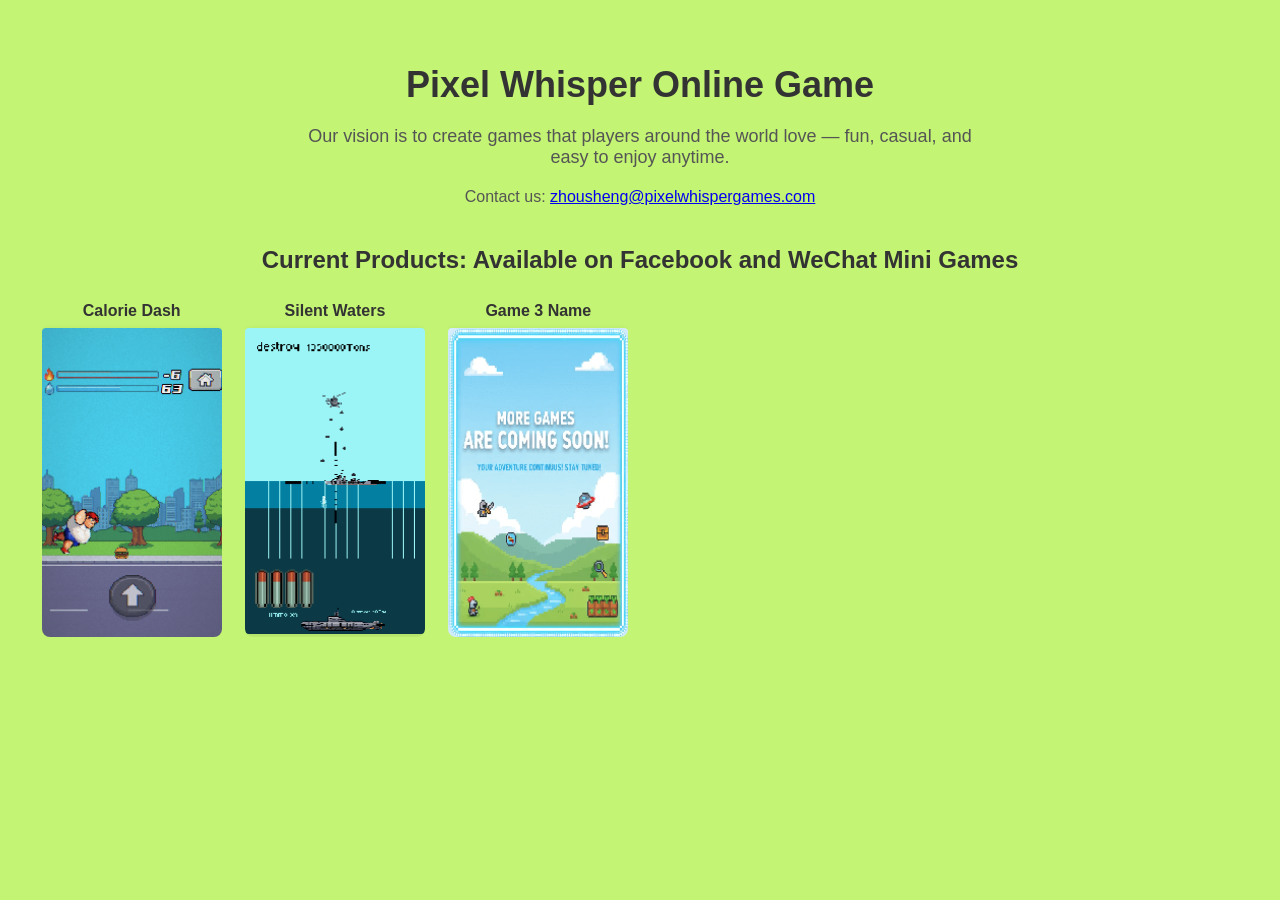
==== index.html @ d10cf3b5 "提交" ====
<!DOCTYPE html>
<html lang="en">
<head>
  <meta charset="UTF-8">
  <title>Pixel Whisper Online Game</title>
  <style>
    body {
      background-color: #c3f473; /* 白色背景 */
      font-family: Arial, sans-serif;
      margin: 0;
      padding: 40px;
      color: #333;
    }

    h1 {
      text-align: center;
      margin-bottom: 20px;
      font-size: 36px;
    }

    p.vision {
      text-align: center;
      font-size: 18px;
      color: #555;
      max-width: 700px;
      margin: 0 auto 20px auto;
    }

    p.contact {
      text-align: center;
      font-size: 16px;
      margin-bottom: 40px;
      color: #555;
    }

    h2.products {
      text-align: center;
      font-size: 24px;
      margin-bottom: 20px;
    }

    .gallery {
      display: grid;
      grid-template-columns: repeat(auto-fill, minmax(180px, 1fr)); /* 每行 4 张左右 */
      gap: 20px;
      justify-items: center;
    }

    .game-item {
      width: 180px; /* 控制竖屏长方形宽度 */
      text-align: center;
      border-radius: 8px;
      overflow: hidden;
      transition: transform 0.2s;
    }

    .game-item img {
      width: 100%;
      display: block;
      border-radius: 4px;
      box-shadow: 0 2px 6px rgba(0,0,0,0.1);
    }

    .game-item:hover {
      transform: scale(1.05);
    }

    .game-title {
      margin: 8px 0;
      font-weight: bold;
      color: #333;
    }

    @media (max-width: 900px) {
      .gallery {
        grid-template-columns: repeat(auto-fill, minmax(140px, 1fr));
      }
    }

    @media (max-width: 600px) {
      .gallery {
        grid-template-columns: repeat(auto-fill, minmax(120px, 1fr));
      }
    }
  </style>
</head>
<body>
  <h1>Pixel Whisper Online Game</h1>

  <p class="vision">
    Our vision is to create games that players around the world love — fun, casual, and easy to enjoy anytime.
  </p>

  <p class="contact">
    Contact us: <a href="mailto:zhousheng@pixelwhispergames.com">zhousheng@pixelwhispergames.com</a>
  </p>

  <h2 class="products">
    Current Products: Available on Facebook and WeChat Mini Games
  </h2>

  <div class="gallery">
    <div class="game-item">
      <div class="game-title">Calorie Dash</div>
      <img src="game1.png" alt="Game 1">
    </div>
    <div class="game-item">
      <div class="game-title">Silent Waters</div>
      <img src="game2.png" alt="Game 2">
    </div>
    <div class="game-item">
      <div class="game-title">Game 3 Name</div>
      <img src="gamecontinue.png" alt="Game 3">
    </div>
    <!-- <div class="game-item">
      <div class="game-title">Game 4 Name</div>
      <img src="game4.png" alt="Game 4">
    </div>
    <div class="game-item">
      <div class="game-title">Game 5 Name</div>
      <img src="game5.png" alt="Game 5">
    </div>
    <div class="game-item">
      <div class="game-title">Game 6 Name</div>
      <img src="game6.png" alt="Game 6">
    </div> -->
    <!-- 继续添加游戏图片 -->
  </div>
</body>
</html>
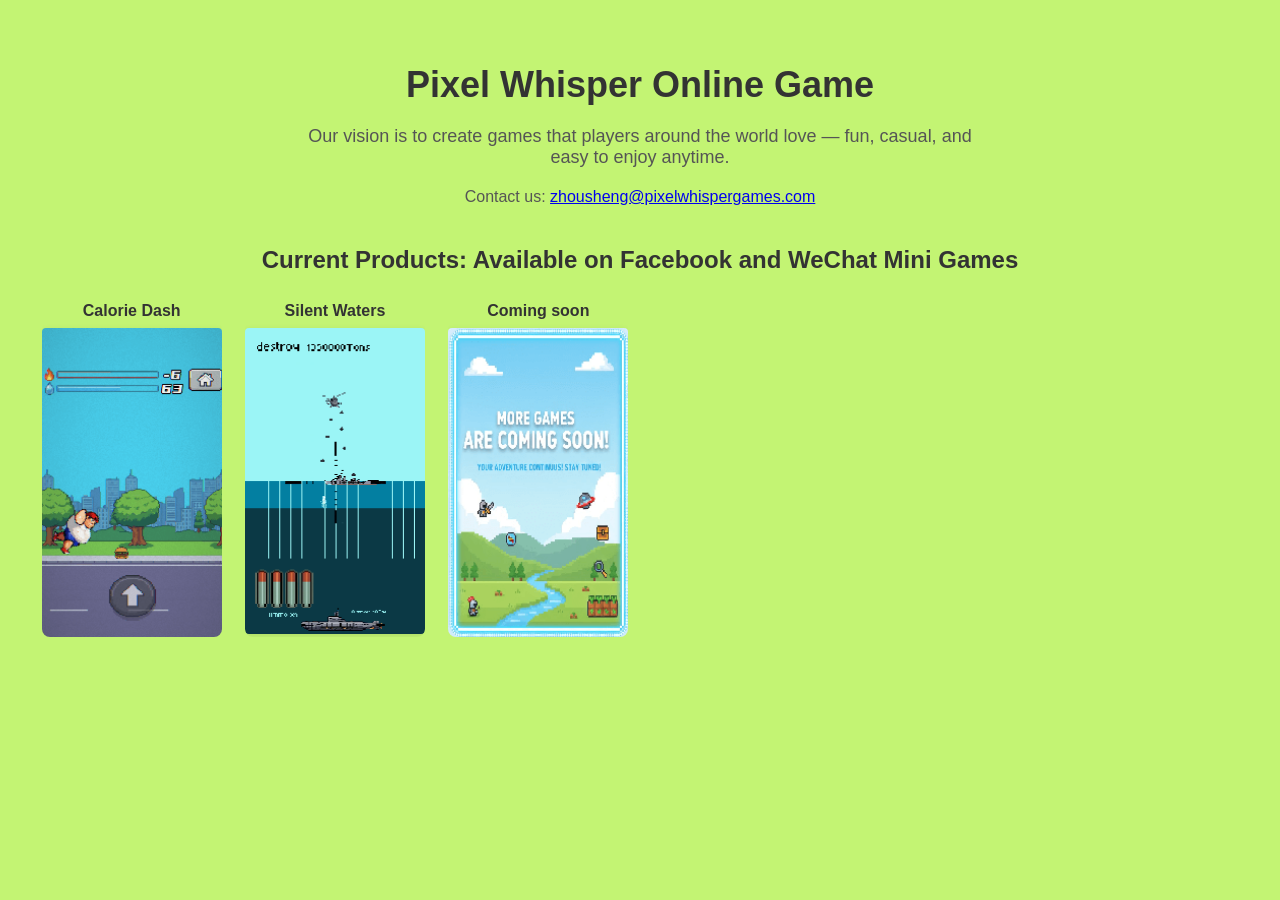
==== commit 3a525e75: "提交" ====
--- a/index.html
+++ b/index.html
@@ -109,7 +109,7 @@
       <img src="game2.png" alt="Game 2">
     </div>
     <div class="game-item">
-      <div class="game-title">Game 3 Name</div>
+      <div class="game-title">Coming soon</div>
       <img src="gamecontinue.png" alt="Game 3">
     </div>
     <!-- <div class="game-item">
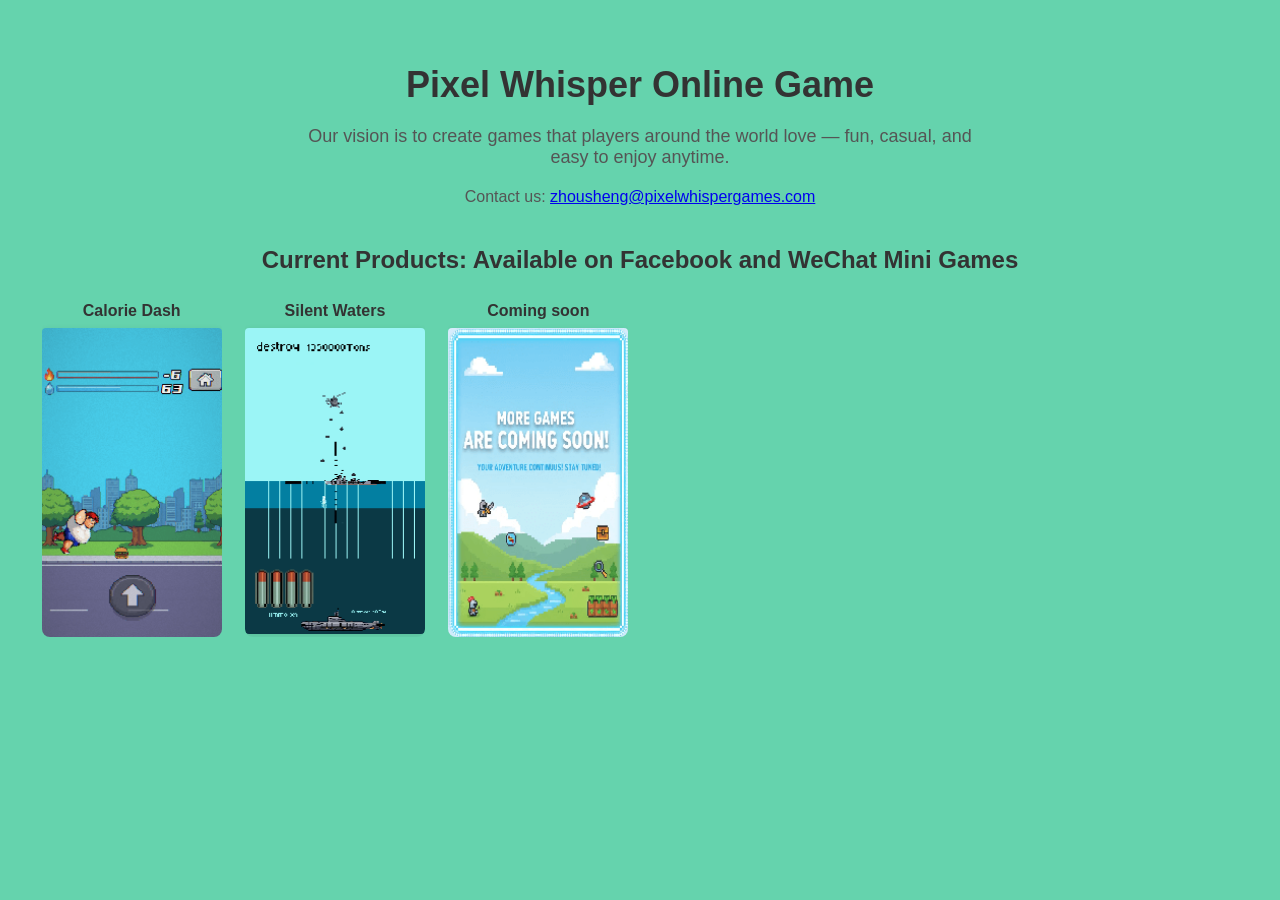
==== commit 414bb796: "提交" ====
--- a/index.html
+++ b/index.html
@@ -5,7 +5,7 @@
   <title>Pixel Whisper Online Game</title>
   <style>
     body {
-      background-color: #c3f473; /* 白色背景 */
+      background-color: #65d3ad; /* 白色背景 */
       font-family: Arial, sans-serif;
       margin: 0;
       padding: 40px;
@@ -92,7 +92,7 @@
   </p>
 
   <p class="contact">
-    Contact us: <a href="mailto:zhousheng@pixelwhispergames.com">zhousheng@pixelwhispergames.com</a>
+    Contact us: <a href="mailto:contact@pixelwhispergames.com">zhousheng@pixelwhispergames.com</a>
   </p>
 
   <h2 class="products">
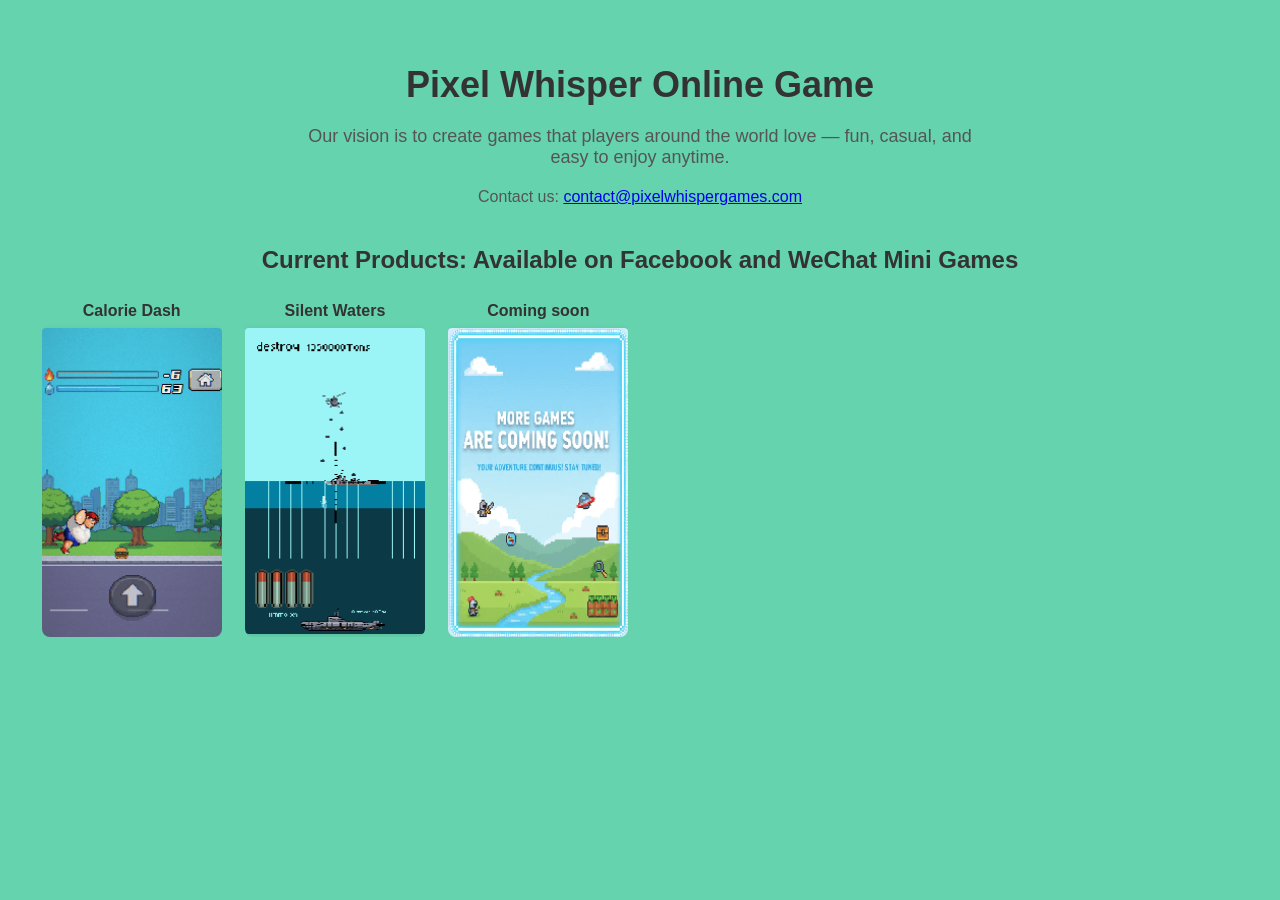
==== commit 17153806: "提交" ====
--- a/index.html
+++ b/index.html
@@ -92,7 +92,7 @@
   </p>
 
   <p class="contact">
-    Contact us: <a href="mailto:contact@pixelwhispergames.com">zhousheng@pixelwhispergames.com</a>
+    Contact us: <a href="mailto:contact@pixelwhispergames.com">contact@pixelwhispergames.com</a>
   </p>
 
   <h2 class="products">
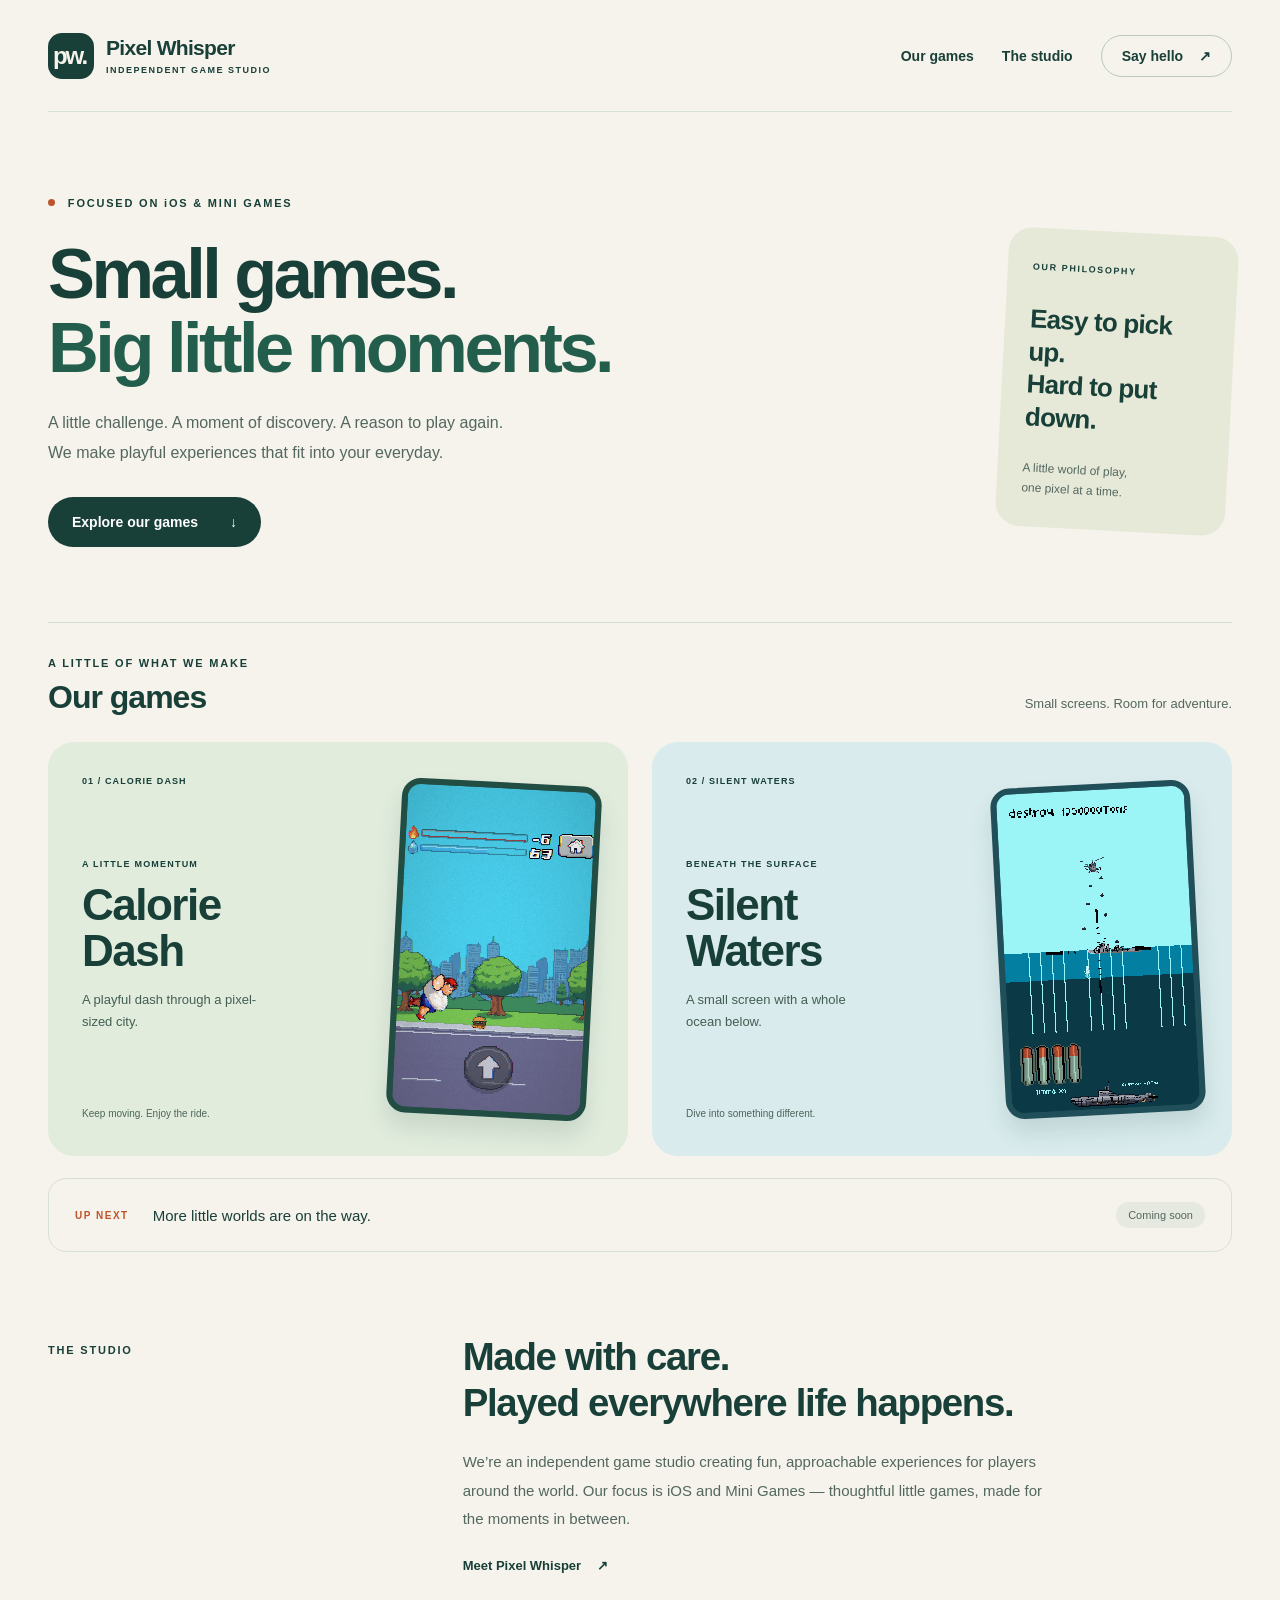
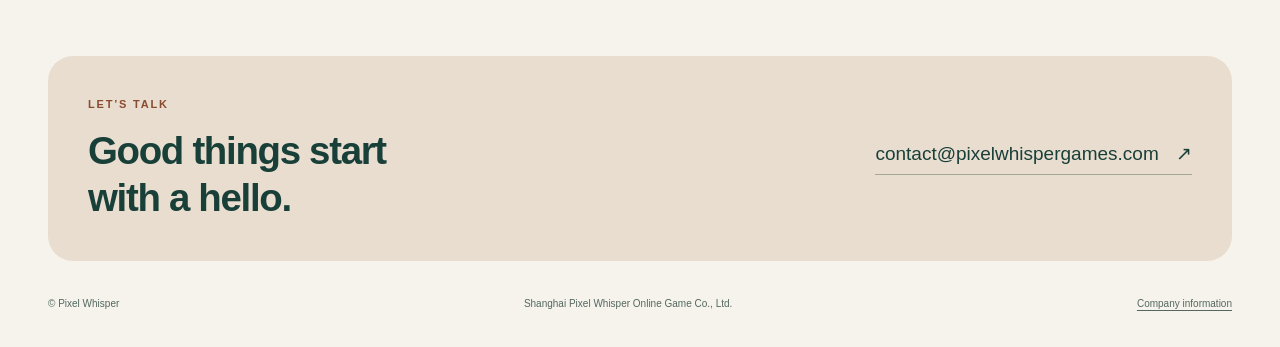
==== commit a4e7f64a: "更新公司网页" ====
--- a/index.html
+++ b/index.html
@@ -2,129 +2,47 @@
 <html lang="en">
 <head>
   <meta charset="UTF-8">
-  <title>Pixel Whisper Online Game</title>
-  <style>
-    body {
-      background-color: #65d3ad; /* 白色背景 */
-      font-family: Arial, sans-serif;
-      margin: 0;
-      padding: 40px;
-      color: #333;
-    }
-
-    h1 {
-      text-align: center;
-      margin-bottom: 20px;
-      font-size: 36px;
-    }
-
-    p.vision {
-      text-align: center;
-      font-size: 18px;
-      color: #555;
-      max-width: 700px;
-      margin: 0 auto 20px auto;
-    }
-
-    p.contact {
-      text-align: center;
-      font-size: 16px;
-      margin-bottom: 40px;
-      color: #555;
-    }
-
-    h2.products {
-      text-align: center;
-      font-size: 24px;
-      margin-bottom: 20px;
-    }
-
-    .gallery {
-      display: grid;
-      grid-template-columns: repeat(auto-fill, minmax(180px, 1fr)); /* 每行 4 张左右 */
-      gap: 20px;
-      justify-items: center;
-    }
-
-    .game-item {
-      width: 180px; /* 控制竖屏长方形宽度 */
-      text-align: center;
-      border-radius: 8px;
-      overflow: hidden;
-      transition: transform 0.2s;
-    }
-
-    .game-item img {
-      width: 100%;
-      display: block;
-      border-radius: 4px;
-      box-shadow: 0 2px 6px rgba(0,0,0,0.1);
-    }
-
-    .game-item:hover {
-      transform: scale(1.05);
-    }
-
-    .game-title {
-      margin: 8px 0;
-      font-weight: bold;
-      color: #333;
-    }
-
-    @media (max-width: 900px) {
-      .gallery {
-        grid-template-columns: repeat(auto-fill, minmax(140px, 1fr));
-      }
-    }
-
-    @media (max-width: 600px) {
-      .gallery {
-        grid-template-columns: repeat(auto-fill, minmax(120px, 1fr));
-      }
-    }
-  </style>
+  <meta name="viewport" content="width=device-width, initial-scale=1">
+  <meta name="description" content="Pixel Whisper is an independent game studio focused on iOS and Mini Games. Discover small games made for everyday moments of play.">
+  <meta name="theme-color" content="#f5f3eb">
+  <title>Pixel Whisper — iOS & Mini Games</title>
+  <link rel="stylesheet" href="site.css">
 </head>
 <body>
-  <h1>Pixel Whisper Online Game</h1>
-
-  <p class="vision">
-    Our vision is to create games that players around the world love — fun, casual, and easy to enjoy anytime.
-  </p>
-
-  <p class="contact">
-    Contact us: <a href="mailto:contact@pixelwhispergames.com">contact@pixelwhispergames.com</a>
-  </p>
-
-  <h2 class="products">
-    Current Products: Available on Facebook and WeChat Mini Games
-  </h2>
-
-  <div class="gallery">
-    <div class="game-item">
-      <div class="game-title">Calorie Dash</div>
-      <img src="game1.png" alt="Game 1">
-    </div>
-    <div class="game-item">
-      <div class="game-title">Silent Waters</div>
-      <img src="game2.png" alt="Game 2">
-    </div>
-    <div class="game-item">
-      <div class="game-title">Coming soon</div>
-      <img src="gamecontinue.png" alt="Game 3">
-    </div>
-    <!-- <div class="game-item">
-      <div class="game-title">Game 4 Name</div>
-      <img src="game4.png" alt="Game 4">
-    </div>
-    <div class="game-item">
-      <div class="game-title">Game 5 Name</div>
-      <img src="game5.png" alt="Game 5">
-    </div>
-    <div class="game-item">
-      <div class="game-title">Game 6 Name</div>
-      <img src="game6.png" alt="Game 6">
-    </div> -->
-    <!-- 继续添加游戏图片 -->
+  <a class="skip-link" href="#main">Skip to content</a>
+  <div class="page-shell">
+    <header class="site-header">
+      <a class="brand" href="index.html" aria-label="Pixel Whisper home"><span class="brand-mark" aria-hidden="true">pw.</span><span>Pixel Whisper<span class="brand-caption">INDEPENDENT GAME STUDIO</span></span></a>
+      <nav aria-label="Main navigation"><a href="#games">Our games</a><a href="index2.html">The studio</a><a class="nav-contact" href="mailto:contact@pixelwhispergames.com">Say hello <span aria-hidden="true">↗</span></a></nav>
+    </header>
+    <main id="main">
+      <section class="hero" aria-labelledby="hero-title">
+        <div>
+          <p class="eyebrow"><span class="status-dot" aria-hidden="true"></span> FOCUSED ON iOS & MINI GAMES</p>
+          <h1 id="hero-title">Small games.<br><span>Big little moments.</span></h1>
+          <p class="hero-copy">A little challenge. A moment of discovery. A reason to play again.<br class="desktop-break"> We make playful experiences that fit into your everyday.</p>
+          <a class="button" href="#games">Explore our games <span aria-hidden="true">↓</span></a>
+        </div>
+        <aside class="hero-note"><span class="note-label">OUR PHILOSOPHY</span><p>Easy to pick up.<br>Hard to put down.</p><span class="note-caption">A little world of play,<br>one pixel at a time.</span></aside>
+      </section>
+      <section id="games" class="games-section" aria-labelledby="games-title">
+        <div class="section-heading"><div><p class="eyebrow">A LITTLE OF WHAT WE MAKE</p><h2 id="games-title">Our games</h2></div><p>Small screens. Room for adventure.</p></div>
+        <div class="game-grid">
+          <article class="game-card dash">
+            <div class="game-description"><span class="game-number">01 / CALORIE DASH</span><div><p class="game-category">A LITTLE MOMENTUM</p><h3>Calorie<br>Dash</h3><p>A playful dash through a pixel-sized city.</p></div><span class="game-detail">Keep moving. Enjoy the ride.</span></div>
+            <figure class="game-screen"><img src="game1.png" width="177" height="304" alt="Calorie Dash gameplay showing a runner, city trees and an on-screen jump button" fetchpriority="high"></figure>
+          </article>
+          <article class="game-card waters">
+            <div class="game-description"><span class="game-number">02 / SILENT WATERS</span><div><p class="game-category">BENEATH THE SURFACE</p><h3>Silent<br>Waters</h3><p>A small screen with a whole ocean below.</p></div><span class="game-detail">Dive into something different.</span></div>
+            <figure class="game-screen"><img src="game2.png" width="177" height="304" alt="Silent Waters gameplay showing an underwater submarine and an aircraft above the sea" fetchpriority="high"></figure>
+          </article>
+        </div>
+        <div class="coming-next"><span class="coming-label">UP NEXT</span><p>More little worlds are on the way.</p><span class="coming-status">Coming soon</span></div>
+      </section>
+      <section class="studio-strip" aria-labelledby="studio-title"><p class="eyebrow">THE STUDIO</p><div><h2 id="studio-title">Made with care.<br>Played everywhere life happens.</h2><p>We’re an independent game studio creating fun, approachable experiences for players around the world. Our focus is iOS and Mini Games — thoughtful little games, made for the moments in between.</p><a class="text-link" href="index2.html">Meet Pixel Whisper <span aria-hidden="true">↗</span></a></div></section>
+      <section class="contact-panel" aria-labelledby="contact-title"><div><p class="eyebrow">LET’S TALK</p><h2 id="contact-title">Good things start<br>with a hello.</h2></div><a href="mailto:contact@pixelwhispergames.com">contact@pixelwhispergames.com <span aria-hidden="true">↗</span></a></section>
+    </main>
+    <footer class="site-footer"><span>© Pixel Whisper</span><span>Shanghai Pixel Whisper Online Game Co., Ltd.</span><a href="index2.html">Company information</a></footer>
   </div>
 </body>
 </html>
--- a/site.css
+++ b/site.css
@@ -0,0 +1,8 @@
+@charset "UTF-8";
+:root{--paper:#f5f3eb;--ink:#183f38;--muted:#53675f;--line:#d8dfd4;--green:#235e4c;--orange:#bf542c}
+*{box-sizing:border-box}html{scroll-behavior:smooth;scroll-padding-top:28px}body{margin:0;background:var(--paper);color:var(--ink);font-family:Inter,"Segoe UI",Arial,sans-serif;-webkit-font-smoothing:antialiased}a{color:inherit;text-decoration:none}a:focus-visible{outline:3px solid var(--orange);outline-offset:6px}img{max-width:100%;display:block}p,h1,h2,h3,figure{margin:0}.page-shell{max-width:1280px;margin:auto;padding:0 48px}.skip-link{position:absolute;top:12px;left:12px;transform:translateY(-160%);background:var(--ink);color:white;padding:12px 20px;z-index:10}.skip-link:focus{transform:none}.site-header{display:flex;align-items:center;justify-content:space-between;gap:24px;min-height:112px;border-bottom:1px solid var(--line)}.brand{display:flex;align-items:center;gap:12px;font-size:21px;font-weight:750;letter-spacing:-.7px}.brand-mark{display:grid;place-items:center;width:46px;height:46px;background:var(--ink);color:var(--paper);border-radius:14px;font-size:24px;font-weight:800;letter-spacing:-2px;padding-right:3px}.brand-caption{display:block;margin-top:5px;font-size:9px;letter-spacing:1.5px;font-weight:600}.site-header nav{display:flex;align-items:center;gap:28px;font-size:14px;font-weight:600}.site-header nav a{padding:12px 0}.site-header nav a:hover,.text-link:hover{text-decoration:underline;text-underline-offset:5px}.site-header nav .nav-contact{border:1px solid #bac9bc;border-radius:30px;padding:12px 20px}.nav-contact span{margin-left:12px}.hero{display:grid;grid-template-columns:1fr 230px;gap:36px;align-items:end;padding:83px 0 75px}.eyebrow{font-size:11px;font-weight:750;letter-spacing:1.8px;line-height:1.6}.status-dot{display:inline-block;height:7px;width:7px;background:var(--orange);border-radius:50%;margin-right:8px;vertical-align:1px}h1{font-size:clamp(42px,5.5vw,76px);font-weight:750;letter-spacing:-3.5px;line-height:1.05;margin:24px 0}h1 span{color:var(--green)}.hero-copy{font-size:16px;line-height:1.85;color:var(--muted);max-width:610px}.button{display:inline-flex;align-items:center;justify-content:space-between;gap:32px;margin-top:29px;background:var(--ink);color:#fff;padding:17px 24px;border-radius:32px;font-weight:600;font-size:14px;transition:background .18s}.button:hover{background:#30705d}.hero-note{background:#e6e9d8;border-radius:24px;padding:28px 25px;transform:rotate(3deg);margin-bottom:16px}.note-label{font-size:9px;letter-spacing:1.6px;font-weight:750}.hero-note p{font-size:26px;letter-spacing:-.8px;line-height:1.25;margin:29px 0 25px;font-weight:650}.note-caption{font-size:12px;line-height:1.7;color:var(--muted)}.games-section{padding:32px 0 0;border-top:1px solid var(--line)}.section-heading{display:flex;justify-content:space-between;align-items:end;gap:20px;margin-bottom:26px}.section-heading h2{font-size:32px;letter-spacing:-1px;margin-top:7px}.section-heading>p{color:var(--muted);font-size:13px;padding-bottom:5px}.game-grid{display:grid;grid-template-columns:repeat(2,minmax(0,1fr));gap:24px}.game-card{display:grid;grid-template-columns:1fr minmax(0,185px);gap:18px;padding:30px;border-radius:26px;min-height:382px;overflow:hidden}.dash{background:#e1ecdd}.waters{background:#d9ebed}.game-description{display:flex;flex-direction:column;justify-content:space-between;gap:30px;min-width:0}.game-number{font-size:9px;letter-spacing:1.1px;font-weight:700}.game-category{font-size:9px;letter-spacing:1.2px;font-weight:700;margin-bottom:13px}.game-description h3{font-size:39px;line-height:1.03;letter-spacing:-1.5px;margin-bottom:16px}.game-description p:not(.game-category){font-size:13px;line-height:1.7;max-width:185px;color:#435e52}.game-detail{font-size:10px;color:#4c655a;line-height:1.6}.game-screen{align-self:center;border:6px solid #214d43;border-radius:19px;overflow:hidden;box-shadow:0 14px 22px #183f3820;background:#214d43;transform:rotate(3deg)}.waters .game-screen{border-color:#204f59;background:#204f59;transform:rotate(-3deg)}.game-screen img{width:100%;height:auto;image-rendering:pixelated}.coming-next{display:flex;align-items:center;gap:24px;padding:23px 26px;border:1px solid var(--line);border-radius:18px;margin-top:22px}.coming-label{font-size:10px;letter-spacing:1.5px;font-weight:750;color:var(--orange)}.coming-next p{font-size:15px;flex:1}.coming-status{font-size:11px;padding:7px 12px;border-radius:20px;background:#e6e9df;color:var(--muted)}.studio-strip{display:grid;grid-template-columns:1fr 2fr;gap:30px;padding:82px 0}.studio-strip>.eyebrow{padding-top:8px}.studio-strip h2,.contact-panel h2{font-size:clamp(28px,3vw,39px);line-height:1.2;letter-spacing:-1.3px}.studio-strip div>p{font-size:15px;line-height:1.9;max-width:580px;margin:22px 0;color:var(--muted)}.text-link{font-size:13px;font-weight:700}.text-link span{margin-left:12px}.contact-panel{padding:40px;background:#e9ddd0;border-radius:25px;display:flex;align-items:center;justify-content:space-between;gap:30px}.contact-panel .eyebrow{margin-bottom:15px;color:#884b2d}.contact-panel>a{font-size:clamp(13px,1.7vw,19px);padding-bottom:9px;border-bottom:1px solid #a4a891;overflow-wrap:anywhere}.contact-panel>a span{padding-left:12px}.site-footer{display:flex;gap:20px;justify-content:space-between;align-items:center;padding:34px 0;font-size:10px;line-height:1.8;color:var(--muted)}.site-footer a{text-decoration:underline;text-underline-offset:3px}.company-main{max-width:850px;padding:75px 0 85px}.company-main h1{font-size:clamp(36px,5vw,62px);letter-spacing:-2px;line-height:1.12}.company-intro{font-size:19px;line-height:1.8;color:var(--muted);max-width:720px}.company-details{margin-top:45px;display:grid;grid-template-columns:1fr 1fr;gap:28px}.company-details section{border-top:1px solid var(--line);padding-top:24px}.company-details h2{font-size:17px;margin-bottom:14px}.company-details p{font-size:15px;line-height:1.85;color:var(--muted)}.company-details a{overflow-wrap:anywhere;text-decoration:underline;text-underline-offset:4px}
+@media(min-width:1200px){.game-card{grid-template-columns:1fr 200px;padding:34px;min-height:414px}.game-description h3{font-size:44px}}
+@media(max-width:950px){.page-shell{padding:0 28px}.hero{grid-template-columns:1fr 190px;gap:20px}.hero-note{padding:22px 18px}.hero-note p{font-size:23px}.game-card{padding:24px;grid-template-columns:1fr minmax(0,140px);gap:12px;min-height:335px}.game-description h3{font-size:32px}.game-detail{display:none}.game-description{justify-content:flex-start;gap:36px}.game-screen{border-width:4px;border-radius:14px}}
+@media(max-width:700px){.page-shell{padding:0 20px}.site-header{min-height:96px;flex-wrap:wrap;gap:15px;padding:22px 0}.brand{font-size:19px}.brand-caption{font-size:8px}.site-header nav{gap:18px;font-size:12px}.site-header nav .nav-contact{padding:9px 13px}.hero{display:block;padding:52px 0 45px}h1{letter-spacing:-2px;margin-top:22px}.hero-copy{font-size:15px}.hero-note{display:none}.section-heading>p{display:none}.game-grid{grid-template-columns:1fr;gap:18px}.game-card{grid-template-columns:1fr minmax(0,42%);padding:28px;min-height:350px;gap:22px}.game-description h3{font-size:39px}.game-description{justify-content:space-between;gap:25px}.game-detail{display:block}.game-screen{max-width:200px;justify-self:end}.coming-next{padding:20px;gap:12px;flex-wrap:wrap}.coming-next p{font-size:13px;flex-basis:65%}.coming-status{margin-left:auto}.studio-strip{grid-template-columns:1fr;gap:22px;padding:52px 0}.contact-panel{display:block;padding:28px}.contact-panel>a{display:inline-block;margin-top:28px;font-size:14px}.site-footer{flex-wrap:wrap;justify-content:flex-start;gap:8px 20px}.site-footer span:nth-child(2){flex-basis:100%;order:3}.company-main{padding:45px 0 55px}.company-details{grid-template-columns:1fr}.desktop-break{display:none}}
+@media(max-width:380px){.page-shell{padding:0 16px}.site-header nav{width:100%;justify-content:space-between}.game-card{padding:23px 19px;gap:14px;min-height:320px}.game-description h3{font-size:33px}.game-number{font-size:8px}.game-category{font-size:8px}.game-detail{font-size:9px}}
+@media(prefers-reduced-motion:reduce){html{scroll-behavior:auto}*,*::before,*::after{transition:none!important}}
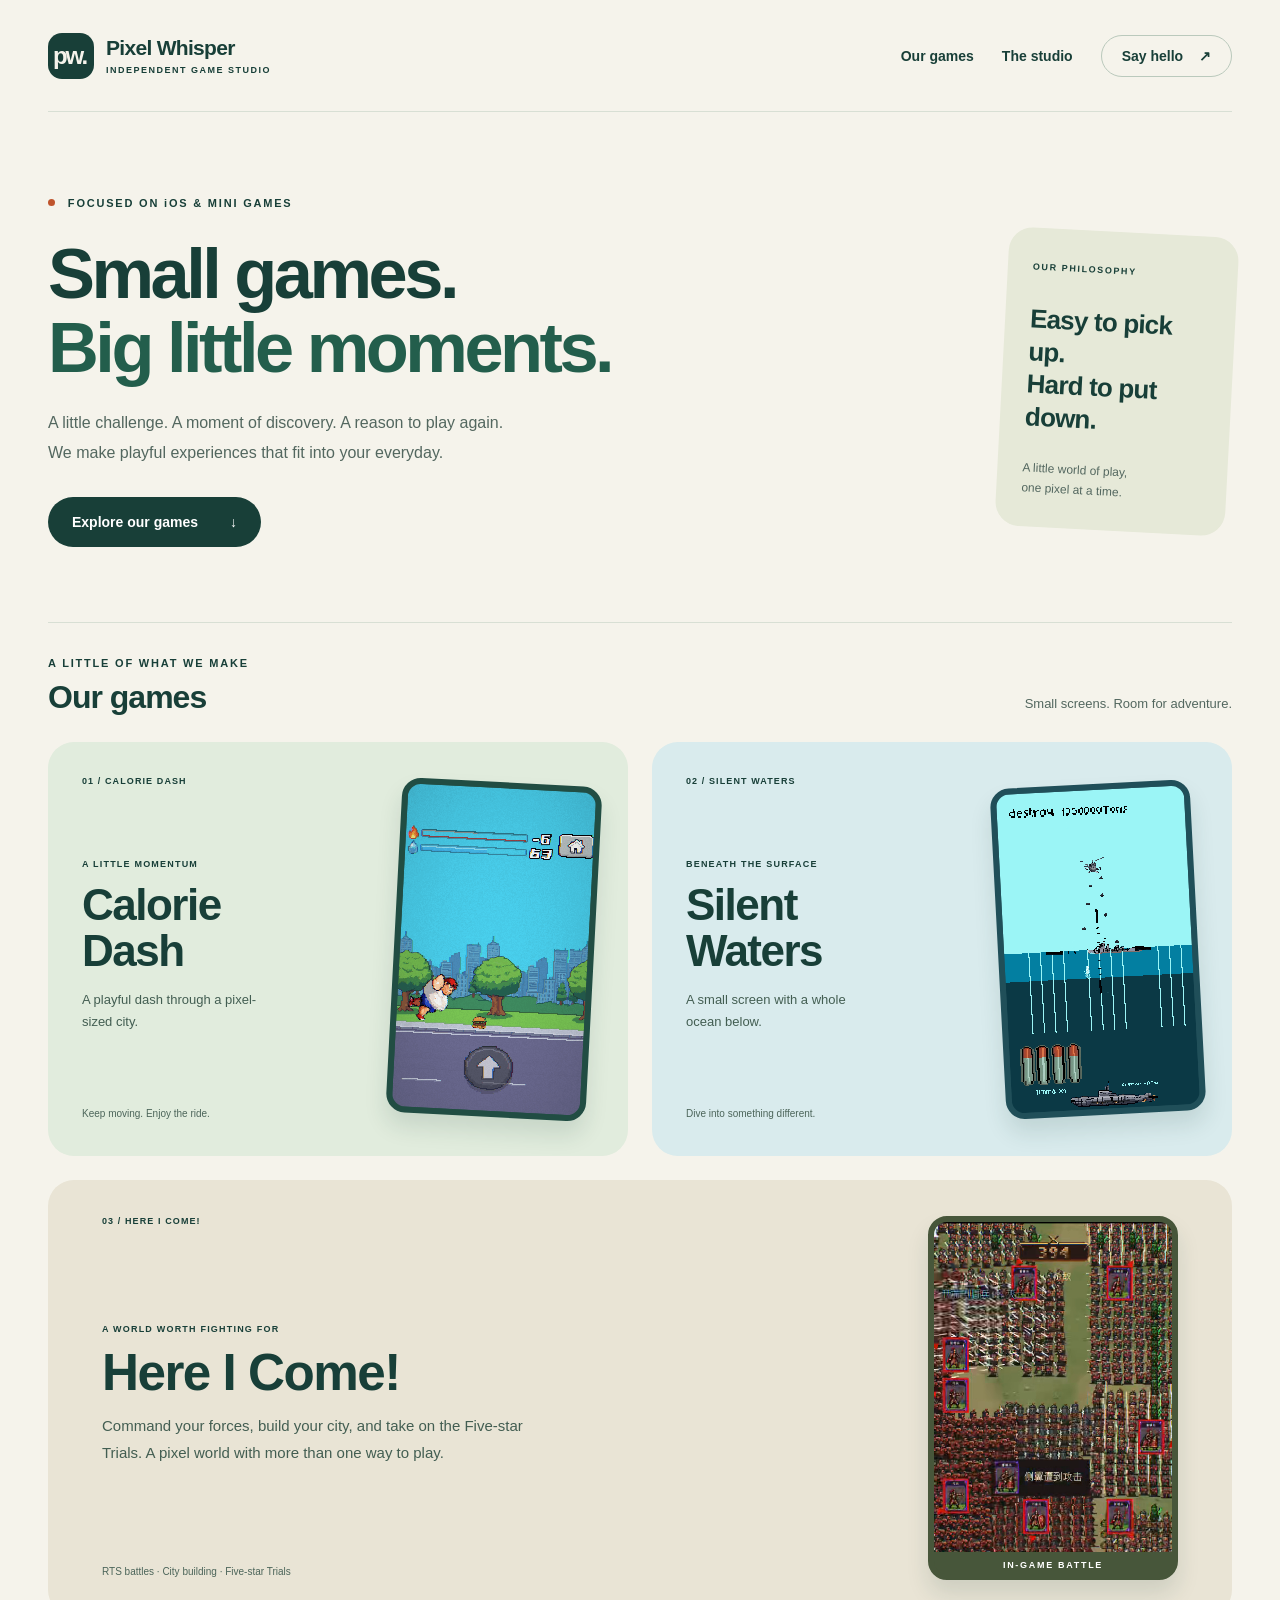
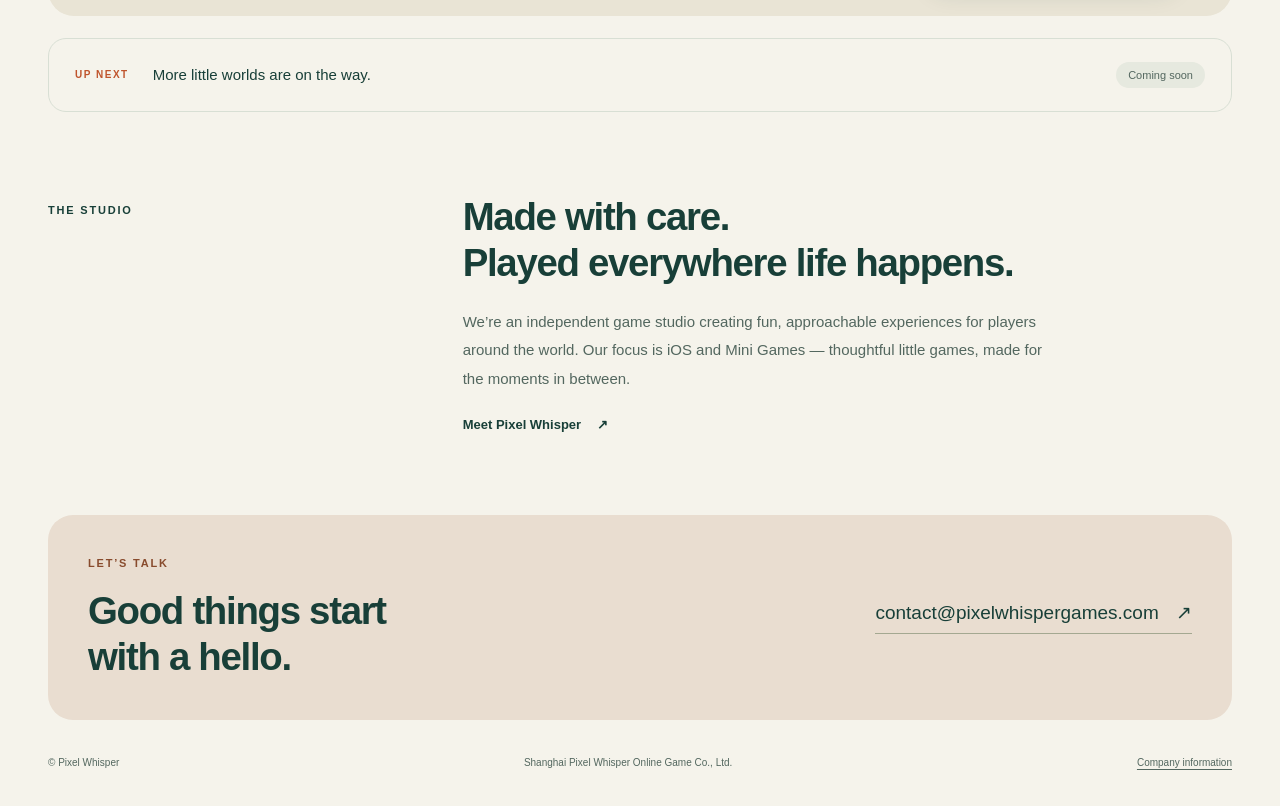
==== commit d8210a35: "更新公司官网" ====
--- a/index.html
+++ b/index.html
@@ -36,6 +36,10 @@
             <div class="game-description"><span class="game-number">02 / SILENT WATERS</span><div><p class="game-category">BENEATH THE SURFACE</p><h3>Silent<br>Waters</h3><p>A small screen with a whole ocean below.</p></div><span class="game-detail">Dive into something different.</span></div>
             <figure class="game-screen"><img src="game2.png" width="177" height="304" alt="Silent Waters gameplay showing an underwater submarine and an aircraft above the sea" fetchpriority="high"></figure>
           </article>
+          <article class="game-card battle">
+            <div class="game-description"><span class="game-number">03 / HERE I COME!</span><div><p class="game-category">A WORLD WORTH FIGHTING FOR</p><h3>Here I Come!</h3><p>Command your forces, build your city, and take on the Five-star Trials. A pixel world with more than one way to play.</p></div><span class="game-detail">RTS battles · City building · Five-star Trials</span></div>
+            <figure class="game-screen"><div class="battle-crop"><img src="here-i-come-battle.png" width="448" height="960" alt="Here I Come! battle gameplay, with large opposing armies and commanders fighting on a pixel-art battlefield" loading="lazy"></div><figcaption>IN-GAME BATTLE</figcaption></figure>
+          </article>
         </div>
         <div class="coming-next"><span class="coming-label">UP NEXT</span><p>More little worlds are on the way.</p><span class="coming-status">Coming soon</span></div>
       </section>
--- a/site.css
+++ b/site.css
@@ -6,3 +6,13 @@
 @media(max-width:700px){.page-shell{padding:0 20px}.site-header{min-height:96px;flex-wrap:wrap;gap:15px;padding:22px 0}.brand{font-size:19px}.brand-caption{font-size:8px}.site-header nav{gap:18px;font-size:12px}.site-header nav .nav-contact{padding:9px 13px}.hero{display:block;padding:52px 0 45px}h1{letter-spacing:-2px;margin-top:22px}.hero-copy{font-size:15px}.hero-note{display:none}.section-heading>p{display:none}.game-grid{grid-template-columns:1fr;gap:18px}.game-card{grid-template-columns:1fr minmax(0,42%);padding:28px;min-height:350px;gap:22px}.game-description h3{font-size:39px}.game-description{justify-content:space-between;gap:25px}.game-detail{display:block}.game-screen{max-width:200px;justify-self:end}.coming-next{padding:20px;gap:12px;flex-wrap:wrap}.coming-next p{font-size:13px;flex-basis:65%}.coming-status{margin-left:auto}.studio-strip{grid-template-columns:1fr;gap:22px;padding:52px 0}.contact-panel{display:block;padding:28px}.contact-panel>a{display:inline-block;margin-top:28px;font-size:14px}.site-footer{flex-wrap:wrap;justify-content:flex-start;gap:8px 20px}.site-footer span:nth-child(2){flex-basis:100%;order:3}.company-main{padding:45px 0 55px}.company-details{grid-template-columns:1fr}.desktop-break{display:none}}
 @media(max-width:380px){.page-shell{padding:0 16px}.site-header nav{width:100%;justify-content:space-between}.game-card{padding:23px 19px;gap:14px;min-height:320px}.game-description h3{font-size:33px}.game-number{font-size:8px}.game-category{font-size:8px}.game-detail{font-size:9px}}
 @media(prefers-reduced-motion:reduce){html{scroll-behavior:auto}*,*::before,*::after{transition:none!important}}
+
+/* Third game: preserve the source screenshot; crop host chrome/debug HUD only in presentation. */
+.battle{grid-column:1/-1;background:#e9e4d5;grid-template-columns:1fr 250px;gap:50px;padding:36px 54px;min-height:410px}
+.battle .game-description{max-width:490px}.battle .game-description h3{font-size:clamp(36px,4vw,54px);margin-bottom:12px}
+.battle .game-description p:not(.game-category){max-width:430px;font-size:15px;line-height:1.8}
+.battle .game-screen{width:250px;max-width:100%;transform:none;border-color:#47563a;background:#47563a;justify-self:end}
+.battle-crop{aspect-ratio:448/620;overflow:hidden}.battle-crop img{width:100%;height:100%;object-fit:cover;object-position:center 42.94%;image-rendering:auto}
+.battle figcaption{padding:8px 4px 4px;color:#fff;font-size:9px;font-weight:600;letter-spacing:1.7px;text-align:center}
+@media(max-width:950px){.battle{grid-template-columns:1fr 220px;padding:30px;gap:28px}.battle .game-screen{width:220px}.battle .game-detail{display:block}}
+@media(max-width:700px){.battle{grid-template-columns:1fr;gap:28px;padding:28px}.battle .game-description{gap:24px}.battle .game-screen{justify-self:center;width:min(100%,280px)}.battle .game-description h3{font-size:39px}.battle .game-description p:not(.game-category){font-size:14px}}
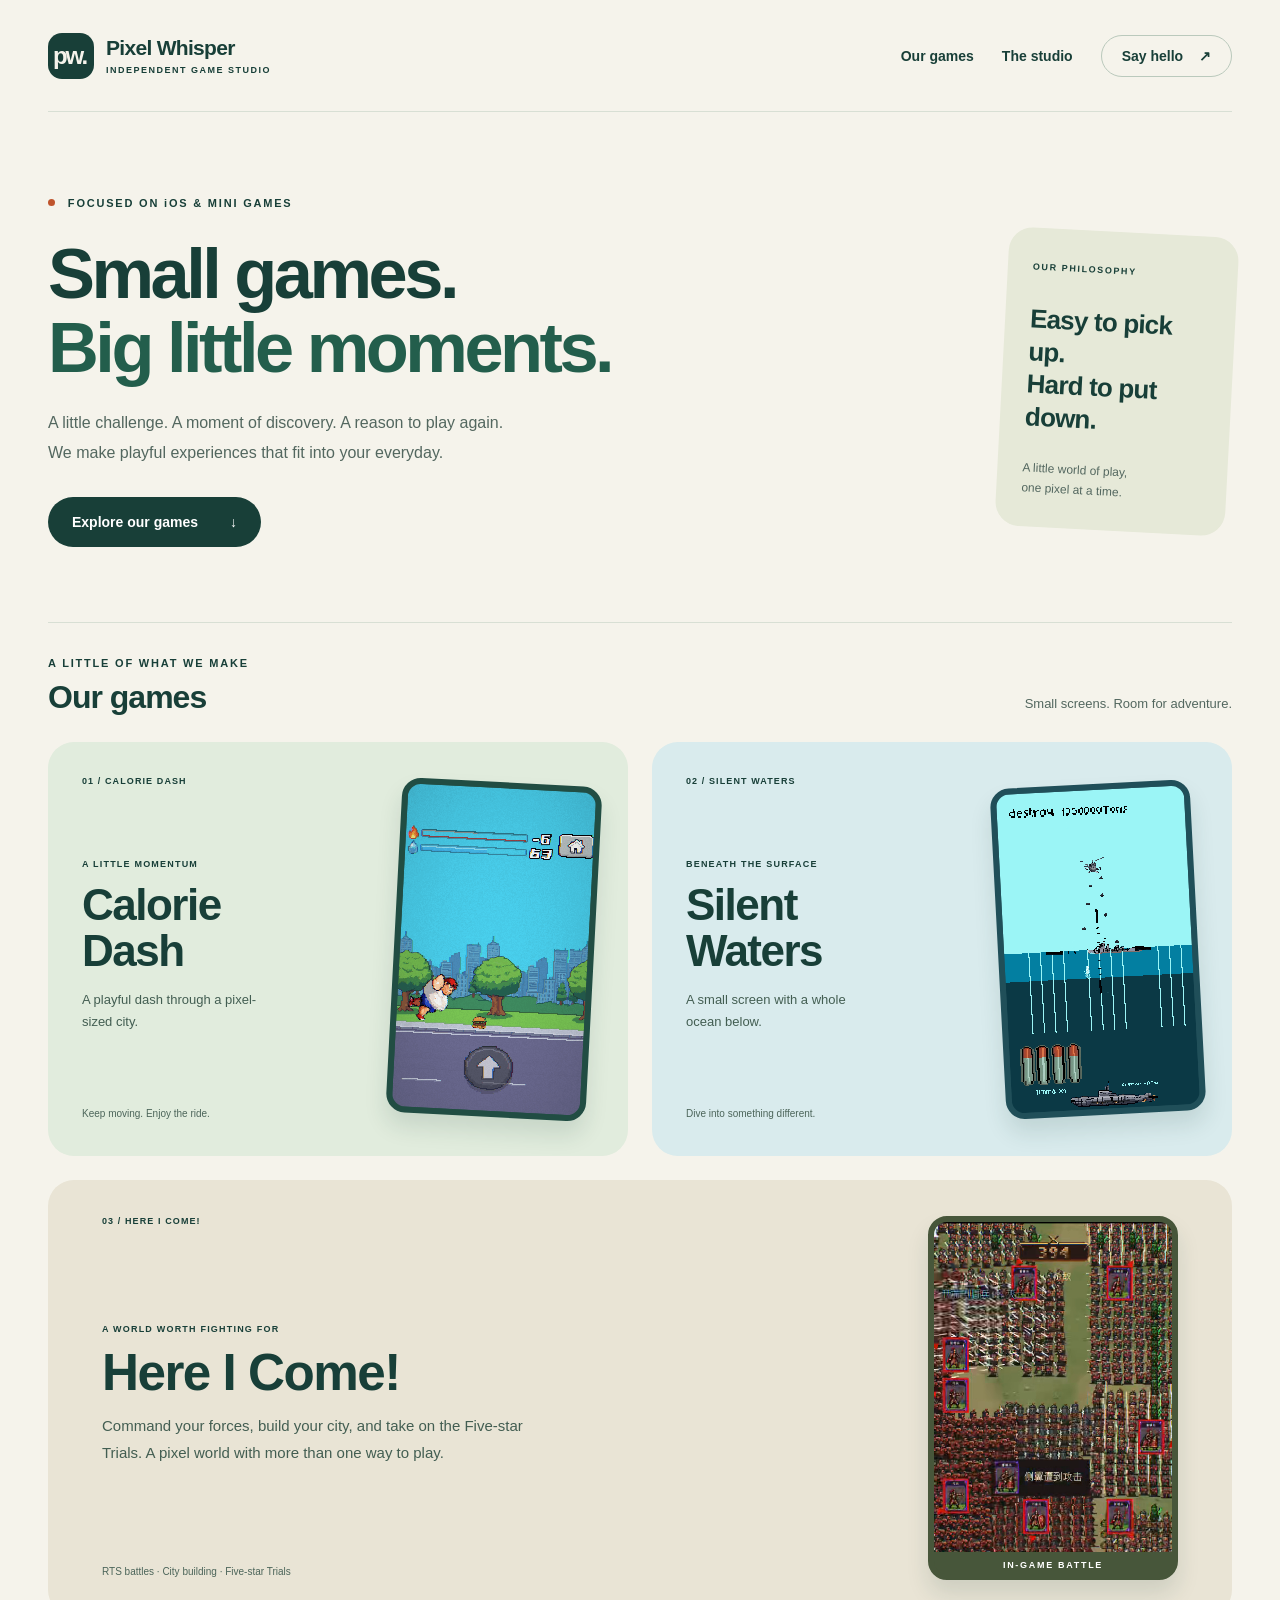
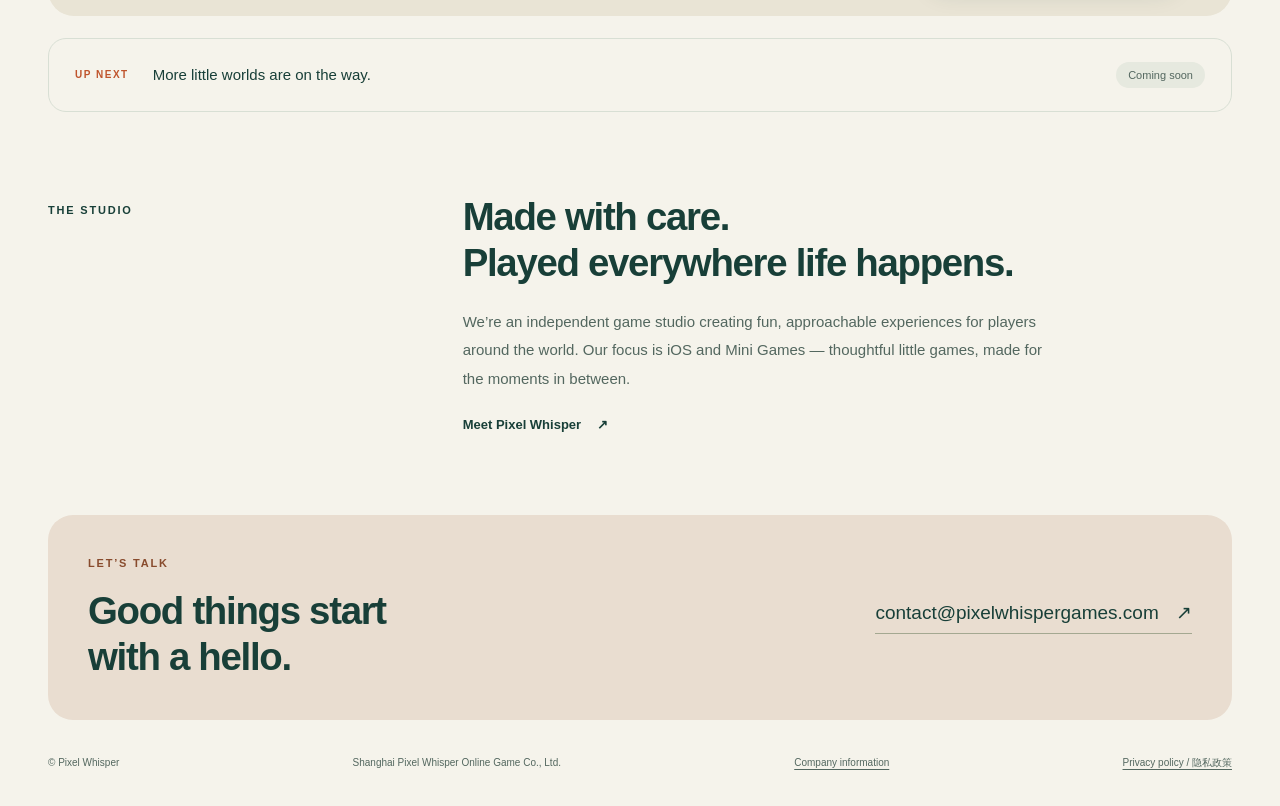
==== commit 106edd3e: "加入隐私协义" ====
--- a/index.html
+++ b/index.html
@@ -46,7 +46,7 @@
       <section class="studio-strip" aria-labelledby="studio-title"><p class="eyebrow">THE STUDIO</p><div><h2 id="studio-title">Made with care.<br>Played everywhere life happens.</h2><p>We’re an independent game studio creating fun, approachable experiences for players around the world. Our focus is iOS and Mini Games — thoughtful little games, made for the moments in between.</p><a class="text-link" href="index2.html">Meet Pixel Whisper <span aria-hidden="true">↗</span></a></div></section>
       <section class="contact-panel" aria-labelledby="contact-title"><div><p class="eyebrow">LET’S TALK</p><h2 id="contact-title">Good things start<br>with a hello.</h2></div><a href="mailto:contact@pixelwhispergames.com">contact@pixelwhispergames.com <span aria-hidden="true">↗</span></a></section>
     </main>
-    <footer class="site-footer"><span>© Pixel Whisper</span><span>Shanghai Pixel Whisper Online Game Co., Ltd.</span><a href="index2.html">Company information</a></footer>
+    <footer class="site-footer"><span>© Pixel Whisper</span><span>Shanghai Pixel Whisper Online Game Co., Ltd.</span><a href="index2.html">Company information</a><a href="privacy.html">Privacy policy / 隐私政策</a></footer>
   </div>
 </body>
 </html>
